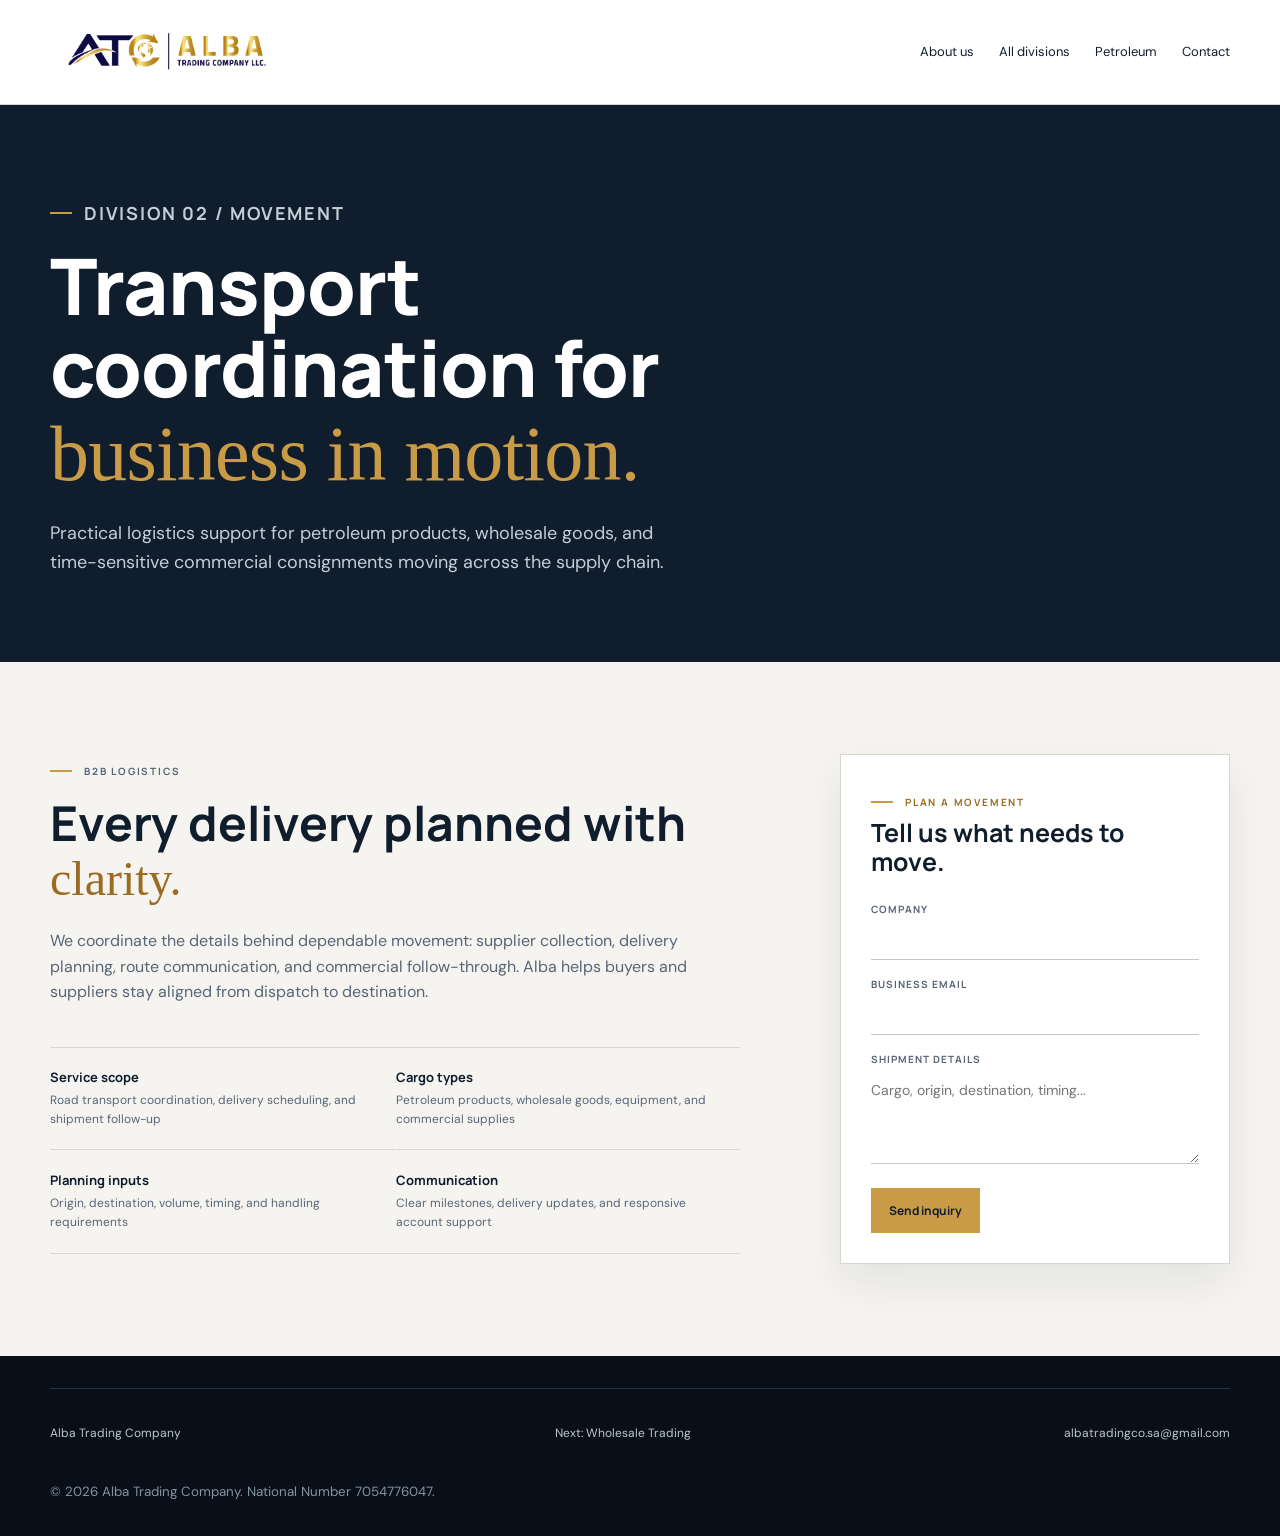
==== logistics-transport.html @ 66a426cd "Add dedicated trading division pages" ====
<!DOCTYPE html>
<html lang="en"><head><meta charset="UTF-8"><meta name="viewport" content="width=device-width, initial-scale=1.0"><meta name="description" content="Alba Trading Company logistics and transport coordination for commercial supply chains."><title>Logistics &amp; Transport | Alba Trading Company</title><link rel="icon" type="image/png" href="favicon.png"><link rel="stylesheet" href="division-pages.css"></head><body>
<header class="site-header"><div class="container header-inner"><a href="index.html" aria-label="Alba Trading Company home"><img class="brand-logo" src="atc-logo.png" alt="ATC Alba Trading Company LLC"></a><button class="menu-toggle" aria-label="Open navigation" aria-expanded="false"><span></span><span></span><span></span></button><nav class="primary-nav"><a href="index.html#about">About us</a><a href="index.html#divisions">All divisions</a><a href="petroleum-products.html">Petroleum</a><a href="index.html#inquiry">Contact</a></nav></div></header>
<main><section class="division-hero"><div class="container"><p class="eyebrow"><span></span> Division 02 / Movement</p><h1>Transport coordination for <em>business in motion.</em></h1><p>Practical logistics support for petroleum products, wholesale goods, and time-sensitive commercial consignments moving across the supply chain.</p></div></section><section class="division-main"><div class="container division-layout"><article class="division-copy"><p class="eyebrow"><span></span> B2B logistics</p><h2>Every delivery planned with <em>clarity.</em></h2><p>We coordinate the details behind dependable movement: supplier collection, delivery planning, route communication, and commercial follow-through. Alba helps buyers and suppliers stay aligned from dispatch to destination.</p><div class="spec-grid"><div class="spec"><strong>Service scope</strong><span>Road transport coordination, delivery scheduling, and shipment follow-up</span></div><div class="spec"><strong>Cargo types</strong><span>Petroleum products, wholesale goods, equipment, and commercial supplies</span></div><div class="spec"><strong>Planning inputs</strong><span>Origin, destination, volume, timing, and handling requirements</span></div><div class="spec"><strong>Communication</strong><span>Clear milestones, delivery updates, and responsive account support</span></div></div></article><aside class="inquiry-card"><p class="eyebrow"><span></span> Plan a movement</p><h2>Tell us what needs to move.</h2><form name="logistics-inquiry" method="POST" data-netlify="true"><input type="hidden" name="form-name" value="logistics-inquiry"><input type="hidden" name="division" value="Logistics and Transport"><label>Company<input name="company" required></label><label>Business email<input type="email" name="email" required></label><label>Shipment details<textarea name="message" rows="4" placeholder="Cargo, origin, destination, timing..."></textarea></label><button type="submit">Send inquiry</button></form></aside></div></section></main>
<footer class="site-footer"><div class="container footer-inner"><div class="footer-links"><a href="index.html">Alba Trading Company</a><a href="wholesale-trading.html">Next: Wholesale Trading</a><a href="mailto:albatradingco.sa@gmail.com">albatradingco.sa@gmail.com</a></div><small>© 2026 Alba Trading Company. National Number 7054776047.</small></div></footer><script>const b=document.querySelector('.menu-toggle'),n=document.querySelector('.primary-nav');b.addEventListener('click',()=>{const open=b.getAttribute('aria-expanded')==='true';b.setAttribute('aria-expanded',String(!open));n.classList.toggle('is-open',!open)});</script></body></html>
---- division-pages.css ----
@import url('https://fonts.googleapis.com/css2?family=DM+Sans:wght@400;500;600;700&family=Manrope:wght@600;700;800&display=swap');

:root { --navy: #101d2d; --deep: #080f18; --slate: #596575; --paper: #f5f4f0; --white: #fff; --line: #d9d7d0; --gold: #c99b46; --gold-dark: #9a6b20; --sans: 'DM Sans', sans-serif; --display: 'Manrope', sans-serif; }
* { box-sizing: border-box; }
html { scroll-behavior: smooth; }
body { margin: 0; background: var(--paper); color: var(--navy); font: 16px/1.6 var(--sans); }
a { color: inherit; text-decoration: none; }
.container { width: min(1180px, calc(100% - 64px)); margin: 0 auto; }
.site-header { background: var(--white); border-bottom: 1px solid var(--line); }
.header-inner { min-height: 104px; display: flex; align-items: center; justify-content: space-between; gap: 30px; }
.brand-logo { display: block; height: 68px; width: auto; }
.primary-nav { display: flex; align-items: center; gap: 25px; color: var(--navy); font-size: 13px; }
.primary-nav a:hover, .back-link:hover, .footer-links a:hover { color: var(--gold-dark); }
.menu-toggle { display: none; background: none; border: 0; }
.menu-toggle span { display: block; width: 24px; height: 2px; margin: 5px; background: var(--navy); }
.eyebrow { display: flex; align-items: center; gap: 12px; color: var(--gold-dark); font: 700 10px var(--display); letter-spacing: 1.8px; text-transform: uppercase; }
.eyebrow span { width: 22px; height: 2px; background: var(--gold); }
.division-hero { padding: 96px 0 86px; background: var(--navy); color: var(--white); }
.division-hero h1 { max-width: 780px; margin: 20px 0; font: 800 clamp(44px, 7vw, 78px)/1.05 var(--display); letter-spacing: -.8px; }
.division-hero h1 em { color: var(--gold); font: 400 1em Georgia, serif; }
.division-hero p { max-width: 650px; margin: 0; color: #c5ced6; font-size: 18px; }
.division-main { padding: 92px 0; }
.division-layout { display: grid; grid-template-columns: 1fr 390px; gap: 100px; align-items: start; }
.division-copy h2 { margin: 18px 0 22px; font: 700 clamp(30px, 4vw, 48px)/1.12 var(--display); }
.division-copy h2 em { color: var(--gold-dark); font: 400 1em Georgia, serif; }
.division-copy > p { max-width: 650px; color: var(--slate); }
.spec-grid { display: grid; grid-template-columns: repeat(2, 1fr); gap: 1px; margin-top: 42px; border-top: 1px solid var(--line); border-bottom: 1px solid var(--line); }
.spec { padding: 20px 15px 20px 0; border-bottom: 1px solid var(--line); }
.spec:nth-last-child(-n+2) { border-bottom: 0; }
.spec strong { display: block; color: var(--navy); font: 700 13px var(--display); }
.spec span { display: block; margin-top: 5px; color: var(--slate); font-size: 12px; }
.inquiry-card { padding: 30px; background: var(--white); border: 1px solid var(--line); box-shadow: 0 18px 40px rgba(16,29,45,.08); }
.inquiry-card h2 { margin: 10px 0 25px; font: 700 25px/1.15 var(--display); }
.inquiry-card label { display: block; margin-top: 17px; color: var(--slate); font: 700 10px var(--display); letter-spacing: 1px; text-transform: uppercase; }
.inquiry-card input, .inquiry-card textarea { display: block; width: 100%; padding: 10px 0; margin-top: 5px; border: 0; border-bottom: 1px solid #c8c6bf; outline: 0; background: transparent; color: var(--navy); font: 14px var(--sans); }
.inquiry-card input:focus, .inquiry-card textarea:focus { border-color: var(--gold); }
.inquiry-card button { margin-top: 24px; padding: 14px 18px; border: 0; background: var(--gold); color: var(--navy); cursor: pointer; font: 700 12px var(--display); }
.inquiry-card button:hover { background: #d8b269; }
.footer-links { display: flex; justify-content: space-between; gap: 20px; padding: 35px 0; border-top: 1px solid #223244; color: #bdc7d0; font-size: 12px; }
.site-footer { background: var(--deep); color: var(--white); }
.footer-inner { padding: 32px 0; }
.footer-inner small { color: #8493a1; }
.sr-only { position: absolute; width: 1px; height: 1px; overflow: hidden; clip: rect(0,0,0,0); }
@media (max-width: 768px) { .container { width: calc(100% - 40px); } .header-inner { min-height: 88px; } .brand-logo { height: 60px; max-width: 78vw; } .menu-toggle { display: block; } .primary-nav { display: none; position: absolute; z-index: 2; top: 88px; left: 0; right: 0; padding: 10px 20px 20px; flex-direction: column; align-items: stretch; gap: 0; background: var(--white); box-shadow: 0 14px 24px rgba(16,29,45,.08); } .primary-nav.is-open { display: flex; } .primary-nav a { padding: 13px 0; border-bottom: 1px solid var(--line); } .division-hero { padding: 68px 0 58px; } .division-hero p { font-size: 16px; } .division-main { padding: 65px 0; } .division-layout { grid-template-columns: 1fr; gap: 48px; } .spec-grid { grid-template-columns: 1fr; } .spec:nth-last-child(-n+2) { border-bottom: 1px solid var(--line); } .spec:last-child { border-bottom: 0; } .inquiry-card { padding: 24px; } .footer-links { flex-direction: column; gap: 10px; } }
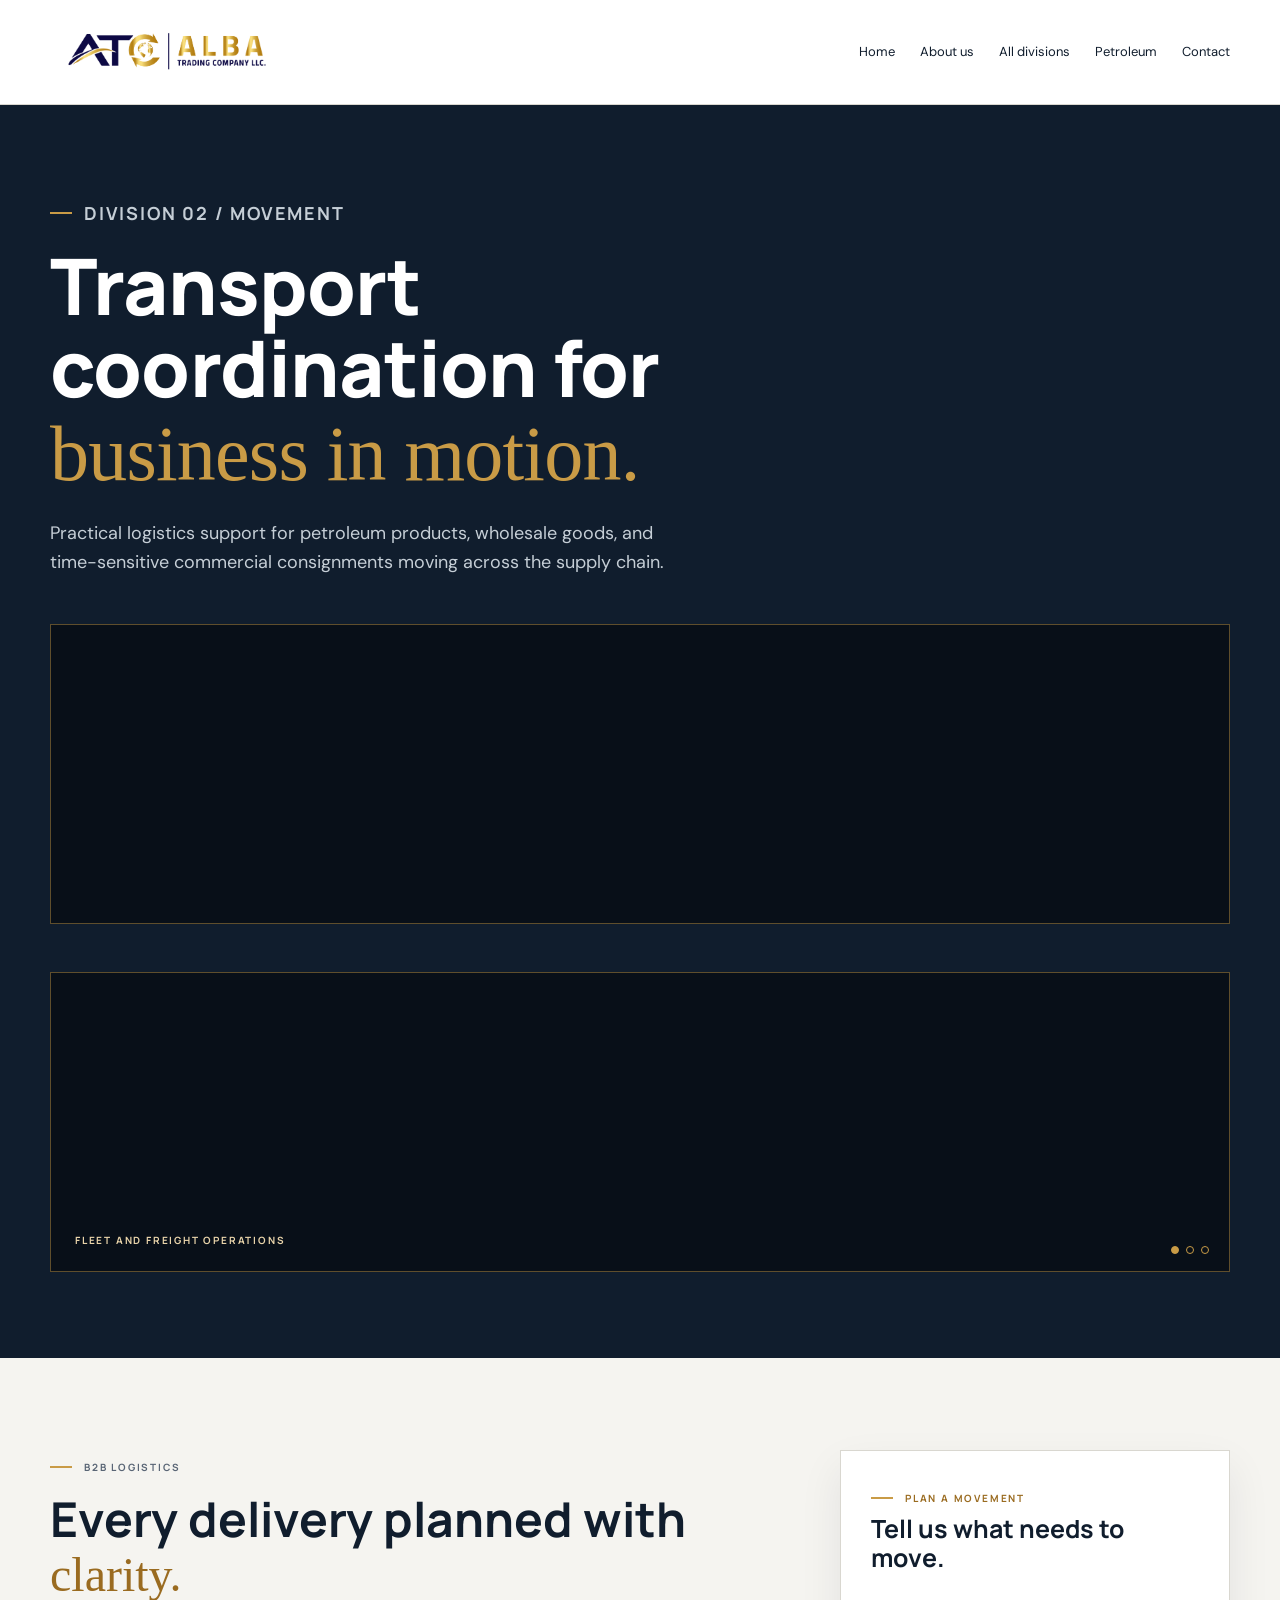
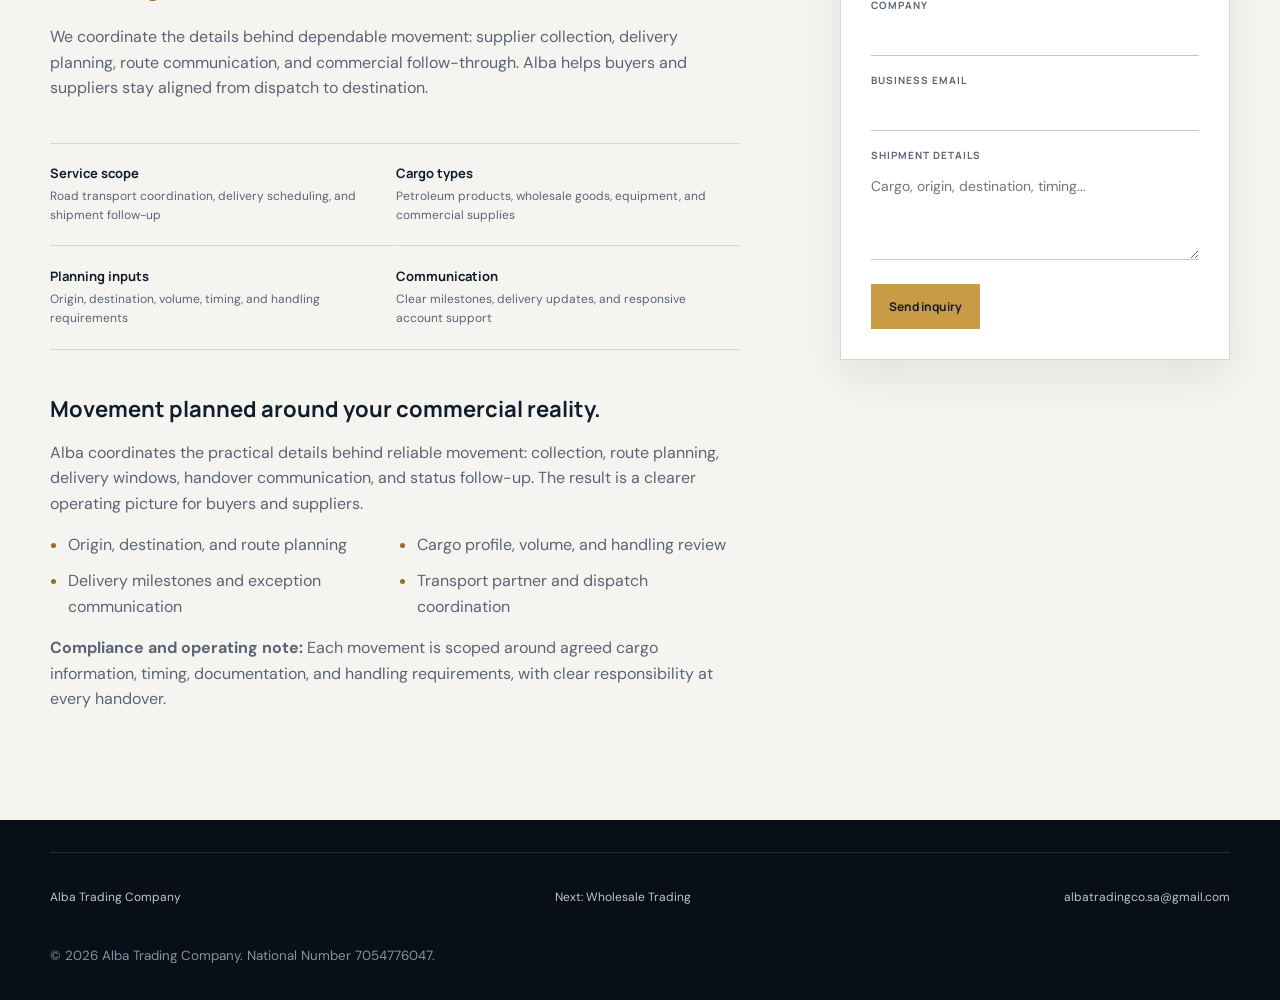
==== commit 97b34667: "Expand division pages with carousels and B2B content" ====
--- a/logistics-transport.html
+++ b/logistics-transport.html
@@ -1,5 +1,8 @@
 <!DOCTYPE html>
-<html lang="en"><head><meta charset="UTF-8"><meta name="viewport" content="width=device-width, initial-scale=1.0"><meta name="description" content="Alba Trading Company logistics and transport coordination for commercial supply chains."><title>Logistics &amp; Transport | Alba Trading Company</title><link rel="icon" type="image/png" href="favicon.png"><link rel="stylesheet" href="division-pages.css"></head><body>
-<header class="site-header"><div class="container header-inner"><a href="index.html" aria-label="Alba Trading Company home"><img class="brand-logo" src="atc-logo.png" alt="ATC Alba Trading Company LLC"></a><button class="menu-toggle" aria-label="Open navigation" aria-expanded="false"><span></span><span></span><span></span></button><nav class="primary-nav"><a href="index.html#about">About us</a><a href="index.html#divisions">All divisions</a><a href="petroleum-products.html">Petroleum</a><a href="index.html#inquiry">Contact</a></nav></div></header>
-<main><section class="division-hero"><div class="container"><p class="eyebrow"><span></span> Division 02 / Movement</p><h1>Transport coordination for <em>business in motion.</em></h1><p>Practical logistics support for petroleum products, wholesale goods, and time-sensitive commercial consignments moving across the supply chain.</p></div></section><section class="division-main"><div class="container division-layout"><article class="division-copy"><p class="eyebrow"><span></span> B2B logistics</p><h2>Every delivery planned with <em>clarity.</em></h2><p>We coordinate the details behind dependable movement: supplier collection, delivery planning, route communication, and commercial follow-through. Alba helps buyers and suppliers stay aligned from dispatch to destination.</p><div class="spec-grid"><div class="spec"><strong>Service scope</strong><span>Road transport coordination, delivery scheduling, and shipment follow-up</span></div><div class="spec"><strong>Cargo types</strong><span>Petroleum products, wholesale goods, equipment, and commercial supplies</span></div><div class="spec"><strong>Planning inputs</strong><span>Origin, destination, volume, timing, and handling requirements</span></div><div class="spec"><strong>Communication</strong><span>Clear milestones, delivery updates, and responsive account support</span></div></div></article><aside class="inquiry-card"><p class="eyebrow"><span></span> Plan a movement</p><h2>Tell us what needs to move.</h2><form name="logistics-inquiry" method="POST" data-netlify="true"><input type="hidden" name="form-name" value="logistics-inquiry"><input type="hidden" name="division" value="Logistics and Transport"><label>Company<input name="company" required></label><label>Business email<input type="email" name="email" required></label><label>Shipment details<textarea name="message" rows="4" placeholder="Cargo, origin, destination, timing..."></textarea></label><button type="submit">Send inquiry</button></form></aside></div></section></main>
-<footer class="site-footer"><div class="container footer-inner"><div class="footer-links"><a href="index.html">Alba Trading Company</a><a href="wholesale-trading.html">Next: Wholesale Trading</a><a href="mailto:albatradingco.sa@gmail.com">albatradingco.sa@gmail.com</a></div><small>© 2026 Alba Trading Company. National Number 7054776047.</small></div></footer><script>const b=document.querySelector('.menu-toggle'),n=document.querySelector('.primary-nav');b.addEventListener('click',()=>{const open=b.getAttribute('aria-expanded')==='true';b.setAttribute('aria-expanded',String(!open));n.classList.toggle('is-open',!open)});</script></body></html>
+<html lang="en">
+<head><meta charset="UTF-8"><meta name="viewport" content="width=device-width, initial-scale=1.0"><meta name="description" content="Alba Trading Company logistics and transport coordination for commercial supply chains."><title>Logistics &amp; Transport | Alba Trading Company</title><link rel="icon" type="image/png" href="favicon.png"><link rel="stylesheet" href="division-pages.css"><script defer src="division-pages.js"></script></head>
+<body>
+<header class="site-header"><div class="container header-inner"><a href="index.html" aria-label="Alba Trading Company home"><img class="brand-logo" src="atc-logo.png" alt="ATC Alba Trading Company LLC"></a><button class="menu-toggle" aria-label="Open navigation" aria-expanded="false"><span></span><span></span><span></span></button><nav class="primary-nav"><a href="index.html">Home</a><a href="index.html#about">About us</a><a href="index.html#divisions">All divisions</a><a href="petroleum-products.html">Petroleum</a><a href="index.html#inquiry">Contact</a></nav></div></header>
+<main><section class="division-hero"><div class="container"><p class="eyebrow"><span></span> Division 02 / Movement</p><h1>Transport coordination for <em>business in motion.</em></h1><p>Practical logistics support for petroleum products, wholesale goods, and time-sensitive commercial consignments moving across the supply chain.</p><div class="division-carousel" data-division="logistics"></div></div></section><section class="division-main"><div class="container division-layout"><article class="division-copy"><p class="eyebrow"><span></span> B2B logistics</p><h2>Every delivery planned with <em>clarity.</em></h2><p>We coordinate the details behind dependable movement: supplier collection, delivery planning, route communication, and commercial follow-through. Alba helps buyers and suppliers stay aligned from dispatch to destination.</p><div class="spec-grid"><div class="spec"><strong>Service scope</strong><span>Road transport coordination, delivery scheduling, and shipment follow-up</span></div><div class="spec"><strong>Cargo types</strong><span>Petroleum products, wholesale goods, equipment, and commercial supplies</span></div><div class="spec"><strong>Planning inputs</strong><span>Origin, destination, volume, timing, and handling requirements</span></div><div class="spec"><strong>Communication</strong><span>Clear milestones, delivery updates, and responsive account support</span></div></div></article><aside class="inquiry-card"><p class="eyebrow"><span></span> Plan a movement</p><h2>Tell us what needs to move.</h2><form name="logistics-inquiry" method="POST" data-netlify="true"><input type="hidden" name="form-name" value="logistics-inquiry"><label>Company<input name="company" required></label><label>Business email<input type="email" name="email" required></label><label>Shipment details<textarea name="message" rows="4" placeholder="Cargo, origin, destination, timing..."></textarea></label><button type="submit">Send inquiry</button></form></aside></div></section></main>
+<footer class="site-footer"><div class="container footer-inner"><div class="footer-links"><a href="index.html">Alba Trading Company</a><a href="wholesale-trading.html">Next: Wholesale Trading</a><a href="mailto:albatradingco.sa@gmail.com">albatradingco.sa@gmail.com</a></div><small>© 2026 Alba Trading Company. National Number 7054776047.</small></div></footer>
+</body></html>
--- a/division-pages.css
+++ b/division-pages.css
@@ -19,6 +19,20 @@
 .division-hero h1 { max-width: 780px; margin: 20px 0; font: 800 clamp(44px, 7vw, 78px)/1.05 var(--display); letter-spacing: -.8px; }
 .division-hero h1 em { color: var(--gold); font: 400 1em Georgia, serif; }
 .division-hero p { max-width: 650px; margin: 0; color: #c5ced6; font-size: 18px; }
+.division-hero p::after { content: ''; display: none; }
+.division-carousel { position: relative; min-height: 300px; margin-top: 48px; overflow: hidden; border: 1px solid rgba(201,155,70,.45); background: var(--deep); }
+.carousel-slide { position: absolute; inset: 0; display: flex; align-items: end; padding: 24px; opacity: 0; background-position: center; background-size: cover; transition: opacity .5s ease; }
+.carousel-slide.is-active { opacity: 1; }
+.carousel-slide::after { content: ''; position: absolute; inset: 0; background: linear-gradient(0deg, rgba(8,15,24,.8), transparent 65%); }
+.carousel-slide span { position: relative; z-index: 1; color: #e9d4aa; font: 700 10px var(--display); letter-spacing: 1.8px; text-transform: uppercase; }
+.carousel-controls { position: absolute; z-index: 2; right: 20px; bottom: 17px; display: flex; gap: 7px; }
+.carousel-dot { width: 8px; height: 8px; padding: 0; border: 1px solid var(--gold); border-radius: 50%; background: transparent; cursor: pointer; }
+.carousel-dot.is-active { background: var(--gold); }
+.content-block { margin-top: 44px; }
+.content-block h3 { margin: 0 0 14px; font: 700 22px var(--display); }
+.content-block p { color: var(--slate); }
+.content-block ul { display: grid; grid-template-columns: 1fr 1fr; gap: 10px 25px; padding: 0 0 0 18px; color: var(--slate); }
+.content-block li::marker { color: var(--gold-dark); }
 .division-main { padding: 92px 0; }
 .division-layout { display: grid; grid-template-columns: 1fr 390px; gap: 100px; align-items: start; }
 .division-copy h2 { margin: 18px 0 22px; font: 700 clamp(30px, 4vw, 48px)/1.12 var(--display); }
@@ -41,4 +55,4 @@
 .footer-inner { padding: 32px 0; }
 .footer-inner small { color: #8493a1; }
 .sr-only { position: absolute; width: 1px; height: 1px; overflow: hidden; clip: rect(0,0,0,0); }
-@media (max-width: 768px) { .container { width: calc(100% - 40px); } .header-inner { min-height: 88px; } .brand-logo { height: 60px; max-width: 78vw; } .menu-toggle { display: block; } .primary-nav { display: none; position: absolute; z-index: 2; top: 88px; left: 0; right: 0; padding: 10px 20px 20px; flex-direction: column; align-items: stretch; gap: 0; background: var(--white); box-shadow: 0 14px 24px rgba(16,29,45,.08); } .primary-nav.is-open { display: flex; } .primary-nav a { padding: 13px 0; border-bottom: 1px solid var(--line); } .division-hero { padding: 68px 0 58px; } .division-hero p { font-size: 16px; } .division-main { padding: 65px 0; } .division-layout { grid-template-columns: 1fr; gap: 48px; } .spec-grid { grid-template-columns: 1fr; } .spec:nth-last-child(-n+2) { border-bottom: 1px solid var(--line); } .spec:last-child { border-bottom: 0; } .inquiry-card { padding: 24px; } .footer-links { flex-direction: column; gap: 10px; } }
+@media (max-width: 768px) { .container { width: calc(100% - 40px); } .header-inner { min-height: 88px; } .brand-logo { height: 60px; max-width: 78vw; } .menu-toggle { display: block; } .primary-nav { display: none; position: absolute; z-index: 2; top: 88px; left: 0; right: 0; padding: 10px 20px 20px; flex-direction: column; align-items: stretch; gap: 0; background: var(--white); box-shadow: 0 14px 24px rgba(16,29,45,.08); } .primary-nav.is-open { display: flex; } .primary-nav a { padding: 13px 0; border-bottom: 1px solid var(--line); } .division-hero { padding: 68px 0 58px; } .division-hero p { font-size: 16px; } .division-carousel { min-height: 210px; margin-top: 36px; } .division-main { padding: 65px 0; } .division-layout { grid-template-columns: 1fr; gap: 48px; } .spec-grid, .content-block ul { grid-template-columns: 1fr; } .spec:nth-last-child(-n+2) { border-bottom: 1px solid var(--line); } .spec:last-child { border-bottom: 0; } .inquiry-card { padding: 24px; } .footer-links { flex-direction: column; gap: 10px; } }
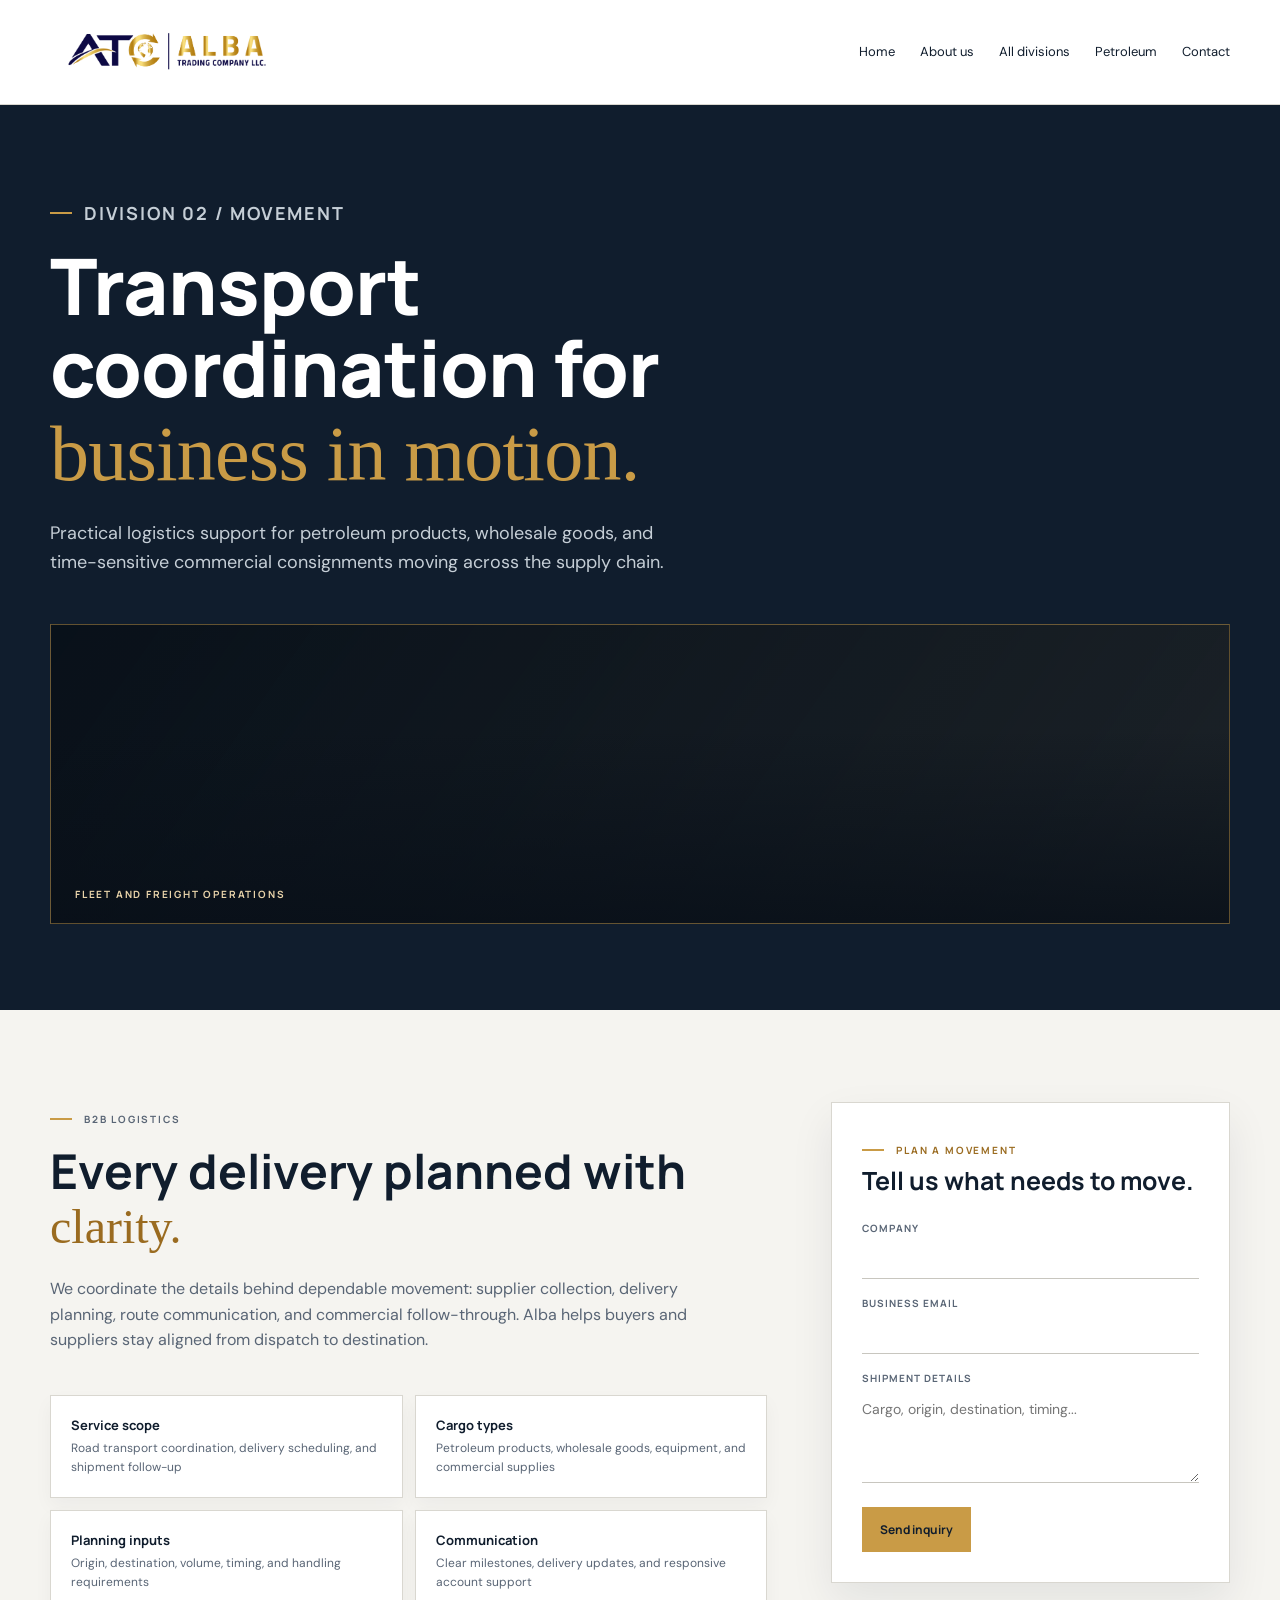
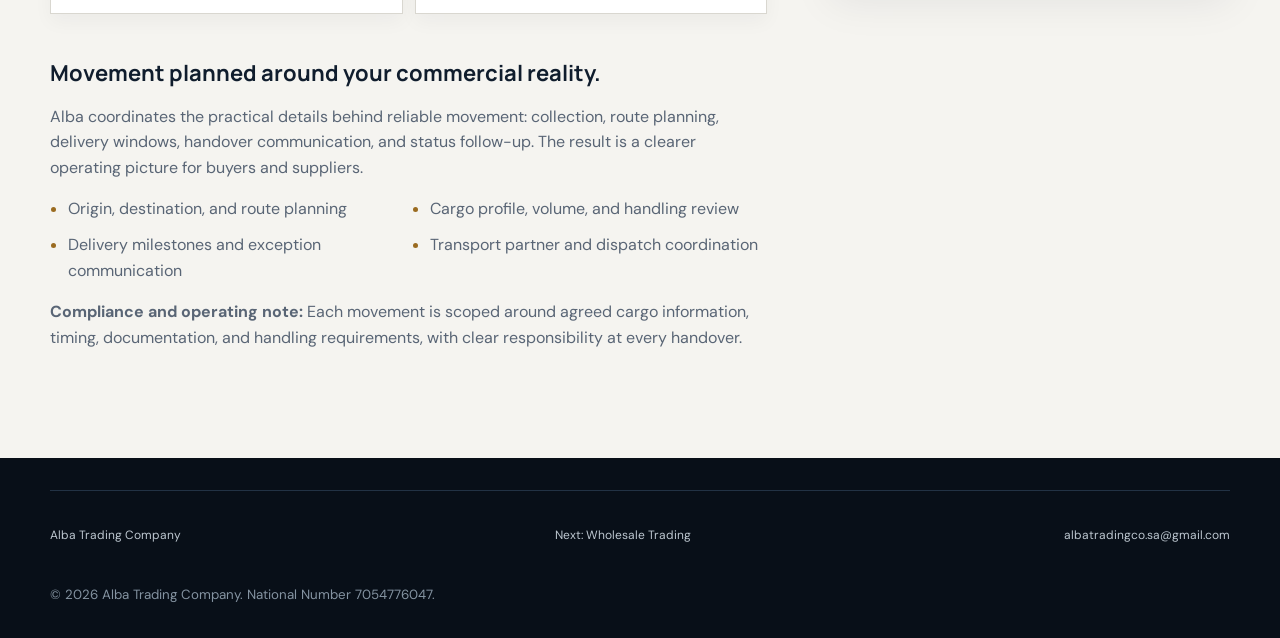
==== commit ab5c6e73: "Balance division content and inquiry grids" ====
--- a/logistics-transport.html
+++ b/logistics-transport.html
@@ -1,6 +1,6 @@
 <!DOCTYPE html>
 <html lang="en">
-<head><meta charset="UTF-8"><meta name="viewport" content="width=device-width, initial-scale=1.0"><meta name="description" content="Alba Trading Company logistics and transport coordination for commercial supply chains."><title>Logistics &amp; Transport | Alba Trading Company</title><link rel="icon" type="image/png" href="favicon.png"><link rel="stylesheet" href="division-pages.css"><script defer src="division-pages.js"></script></head>
+<head><meta charset="UTF-8"><meta name="viewport" content="width=device-width, initial-scale=1.0"><meta name="description" content="Alba Trading Company logistics and transport coordination for commercial supply chains."><title>Logistics &amp; Transport | Alba Trading Company</title><link rel="icon" type="image/png" href="favicon.png"><link rel="stylesheet" href="division-pages.css?v=2"><script defer src="division-pages.js?v=2"></script></head>
 <body>
 <header class="site-header"><div class="container header-inner"><a href="index.html" aria-label="Alba Trading Company home"><img class="brand-logo" src="atc-logo.png" alt="ATC Alba Trading Company LLC"></a><button class="menu-toggle" aria-label="Open navigation" aria-expanded="false"><span></span><span></span><span></span></button><nav class="primary-nav"><a href="index.html">Home</a><a href="index.html#about">About us</a><a href="index.html#divisions">All divisions</a><a href="petroleum-products.html">Petroleum</a><a href="index.html#inquiry">Contact</a></nav></div></header>
 <main><section class="division-hero"><div class="container"><p class="eyebrow"><span></span> Division 02 / Movement</p><h1>Transport coordination for <em>business in motion.</em></h1><p>Practical logistics support for petroleum products, wholesale goods, and time-sensitive commercial consignments moving across the supply chain.</p><div class="division-carousel" data-division="logistics"></div></div></section><section class="division-main"><div class="container division-layout"><article class="division-copy"><p class="eyebrow"><span></span> B2B logistics</p><h2>Every delivery planned with <em>clarity.</em></h2><p>We coordinate the details behind dependable movement: supplier collection, delivery planning, route communication, and commercial follow-through. Alba helps buyers and suppliers stay aligned from dispatch to destination.</p><div class="spec-grid"><div class="spec"><strong>Service scope</strong><span>Road transport coordination, delivery scheduling, and shipment follow-up</span></div><div class="spec"><strong>Cargo types</strong><span>Petroleum products, wholesale goods, equipment, and commercial supplies</span></div><div class="spec"><strong>Planning inputs</strong><span>Origin, destination, volume, timing, and handling requirements</span></div><div class="spec"><strong>Communication</strong><span>Clear milestones, delivery updates, and responsive account support</span></div></div></article><aside class="inquiry-card"><p class="eyebrow"><span></span> Plan a movement</p><h2>Tell us what needs to move.</h2><form name="logistics-inquiry" method="POST" data-netlify="true"><input type="hidden" name="form-name" value="logistics-inquiry"><label>Company<input name="company" required></label><label>Business email<input type="email" name="email" required></label><label>Shipment details<textarea name="message" rows="4" placeholder="Cargo, origin, destination, timing..."></textarea></label><button type="submit">Send inquiry</button></form></aside></div></section></main>
--- a/division-pages.css
+++ b/division-pages.css
@@ -20,30 +20,25 @@
 .division-hero h1 em { color: var(--gold); font: 400 1em Georgia, serif; }
 .division-hero p { max-width: 650px; margin: 0; color: #c5ced6; font-size: 18px; }
 .division-hero p::after { content: ''; display: none; }
-.division-carousel { position: relative; min-height: 300px; margin-top: 48px; overflow: hidden; border: 1px solid rgba(201,155,70,.45); background: var(--deep); }
-.carousel-slide { position: absolute; inset: 0; display: flex; align-items: end; padding: 24px; opacity: 0; background-position: center; background-size: cover; transition: opacity .5s ease; }
-.carousel-slide.is-active { opacity: 1; }
-.carousel-slide::after { content: ''; position: absolute; inset: 0; background: linear-gradient(0deg, rgba(8,15,24,.8), transparent 65%); }
-.carousel-slide span { position: relative; z-index: 1; color: #e9d4aa; font: 700 10px var(--display); letter-spacing: 1.8px; text-transform: uppercase; }
-.carousel-controls { position: absolute; z-index: 2; right: 20px; bottom: 17px; display: flex; gap: 7px; }
-.carousel-dot { width: 8px; height: 8px; padding: 0; border: 1px solid var(--gold); border-radius: 50%; background: transparent; cursor: pointer; }
-.carousel-dot.is-active { background: var(--gold); }
+.division-carousel { position: relative; min-height: 300px; margin-top: 48px; overflow: hidden; border: 1px solid rgba(201,155,70,.45); background-position: center; background-size: cover; box-shadow: inset 0 0 0 999px rgba(8,15,24,.2); }
+.division-carousel::after { content: ''; position: absolute; inset: 0; background: linear-gradient(0deg, rgba(8,15,24,.8), transparent 65%); }
+.division-banner span { position: absolute; z-index: 1; left: 24px; bottom: 22px; color: #e9d4aa; font: 700 10px var(--display); letter-spacing: 1.8px; text-transform: uppercase; }
 .content-block { margin-top: 44px; }
 .content-block h3 { margin: 0 0 14px; font: 700 22px var(--display); }
 .content-block p { color: var(--slate); }
 .content-block ul { display: grid; grid-template-columns: 1fr 1fr; gap: 10px 25px; padding: 0 0 0 18px; color: var(--slate); }
 .content-block li::marker { color: var(--gold-dark); }
 .division-main { padding: 92px 0; }
-.division-layout { display: grid; grid-template-columns: 1fr 390px; gap: 100px; align-items: start; }
+.division-layout { display: grid; grid-template-columns: minmax(0, 1.35fr) minmax(320px, .75fr); gap: 64px; align-items: start; }
+.division-copy { min-width: 0; }
 .division-copy h2 { margin: 18px 0 22px; font: 700 clamp(30px, 4vw, 48px)/1.12 var(--display); }
 .division-copy h2 em { color: var(--gold-dark); font: 400 1em Georgia, serif; }
 .division-copy > p { max-width: 650px; color: var(--slate); }
-.spec-grid { display: grid; grid-template-columns: repeat(2, 1fr); gap: 1px; margin-top: 42px; border-top: 1px solid var(--line); border-bottom: 1px solid var(--line); }
-.spec { padding: 20px 15px 20px 0; border-bottom: 1px solid var(--line); }
-.spec:nth-last-child(-n+2) { border-bottom: 0; }
+.spec-grid { display: grid; grid-template-columns: repeat(2, 1fr); gap: 12px; margin-top: 42px; }
+.spec { min-height: 0; padding: 20px; background: var(--white); border: 1px solid var(--line); box-shadow: 0 8px 18px rgba(16,29,45,.04); }
 .spec strong { display: block; color: var(--navy); font: 700 13px var(--display); }
 .spec span { display: block; margin-top: 5px; color: var(--slate); font-size: 12px; }
-.inquiry-card { padding: 30px; background: var(--white); border: 1px solid var(--line); box-shadow: 0 18px 40px rgba(16,29,45,.08); }
+.inquiry-card { position: sticky; top: 24px; padding: 30px; background: var(--white); border: 1px solid var(--line); box-shadow: 0 18px 40px rgba(16,29,45,.08); }
 .inquiry-card h2 { margin: 10px 0 25px; font: 700 25px/1.15 var(--display); }
 .inquiry-card label { display: block; margin-top: 17px; color: var(--slate); font: 700 10px var(--display); letter-spacing: 1px; text-transform: uppercase; }
 .inquiry-card input, .inquiry-card textarea { display: block; width: 100%; padding: 10px 0; margin-top: 5px; border: 0; border-bottom: 1px solid #c8c6bf; outline: 0; background: transparent; color: var(--navy); font: 14px var(--sans); }
@@ -55,4 +50,4 @@
 .footer-inner { padding: 32px 0; }
 .footer-inner small { color: #8493a1; }
 .sr-only { position: absolute; width: 1px; height: 1px; overflow: hidden; clip: rect(0,0,0,0); }
-@media (max-width: 768px) { .container { width: calc(100% - 40px); } .header-inner { min-height: 88px; } .brand-logo { height: 60px; max-width: 78vw; } .menu-toggle { display: block; } .primary-nav { display: none; position: absolute; z-index: 2; top: 88px; left: 0; right: 0; padding: 10px 20px 20px; flex-direction: column; align-items: stretch; gap: 0; background: var(--white); box-shadow: 0 14px 24px rgba(16,29,45,.08); } .primary-nav.is-open { display: flex; } .primary-nav a { padding: 13px 0; border-bottom: 1px solid var(--line); } .division-hero { padding: 68px 0 58px; } .division-hero p { font-size: 16px; } .division-carousel { min-height: 210px; margin-top: 36px; } .division-main { padding: 65px 0; } .division-layout { grid-template-columns: 1fr; gap: 48px; } .spec-grid, .content-block ul { grid-template-columns: 1fr; } .spec:nth-last-child(-n+2) { border-bottom: 1px solid var(--line); } .spec:last-child { border-bottom: 0; } .inquiry-card { padding: 24px; } .footer-links { flex-direction: column; gap: 10px; } }
+@media (max-width: 768px) { .container { width: calc(100% - 40px); } .header-inner { min-height: 88px; } .brand-logo { height: 60px; max-width: 78vw; } .menu-toggle { display: block; } .primary-nav { display: none; position: absolute; z-index: 2; top: 88px; left: 0; right: 0; padding: 10px 20px 20px; flex-direction: column; align-items: stretch; gap: 0; background: var(--white); box-shadow: 0 14px 24px rgba(16,29,45,.08); } .primary-nav.is-open { display: flex; } .primary-nav a { padding: 13px 0; border-bottom: 1px solid var(--line); } .division-hero { padding: 68px 0 58px; } .division-hero p { font-size: 16px; } .division-carousel { min-height: 210px; margin-top: 36px; } .division-main { padding: 65px 0; } .division-layout { grid-template-columns: 1fr; gap: 48px; } .spec-grid, .content-block ul { grid-template-columns: 1fr; } .inquiry-card { position: static; padding: 24px; } .footer-links { flex-direction: column; gap: 10px; } }
